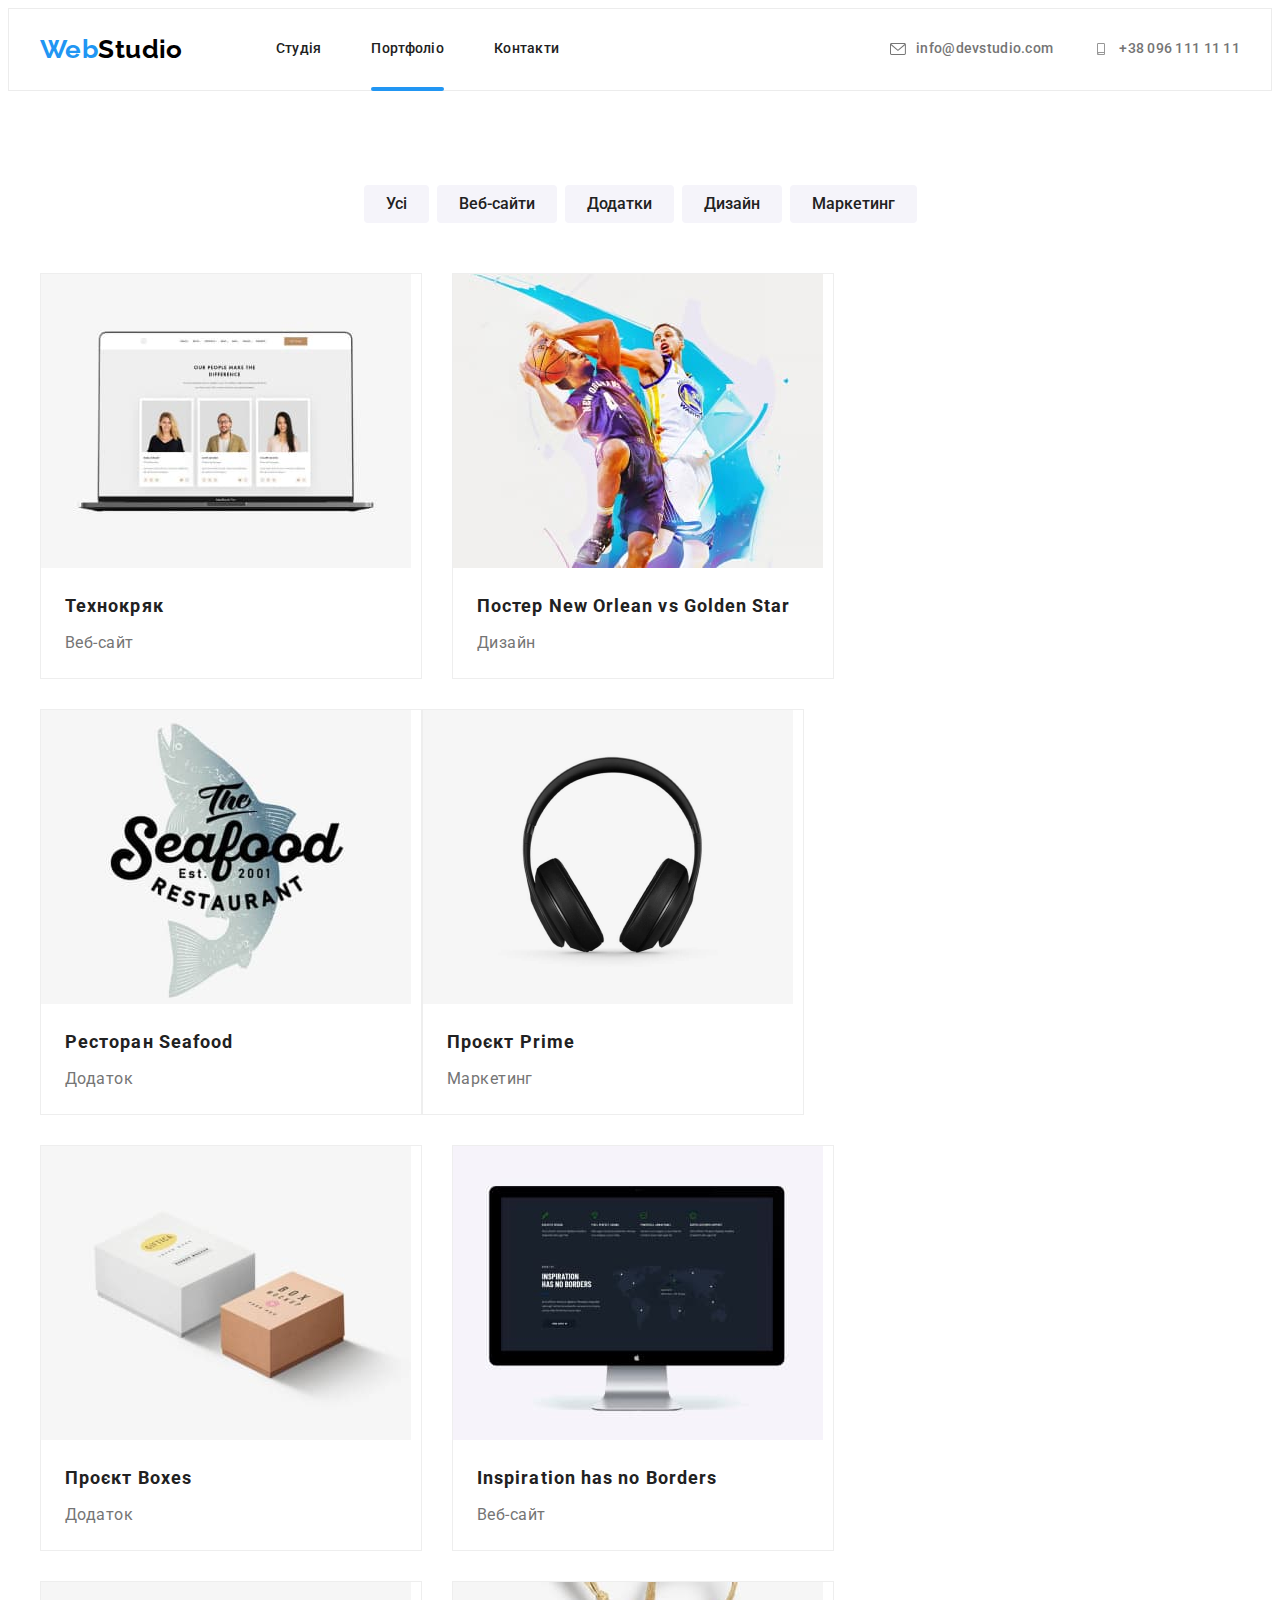
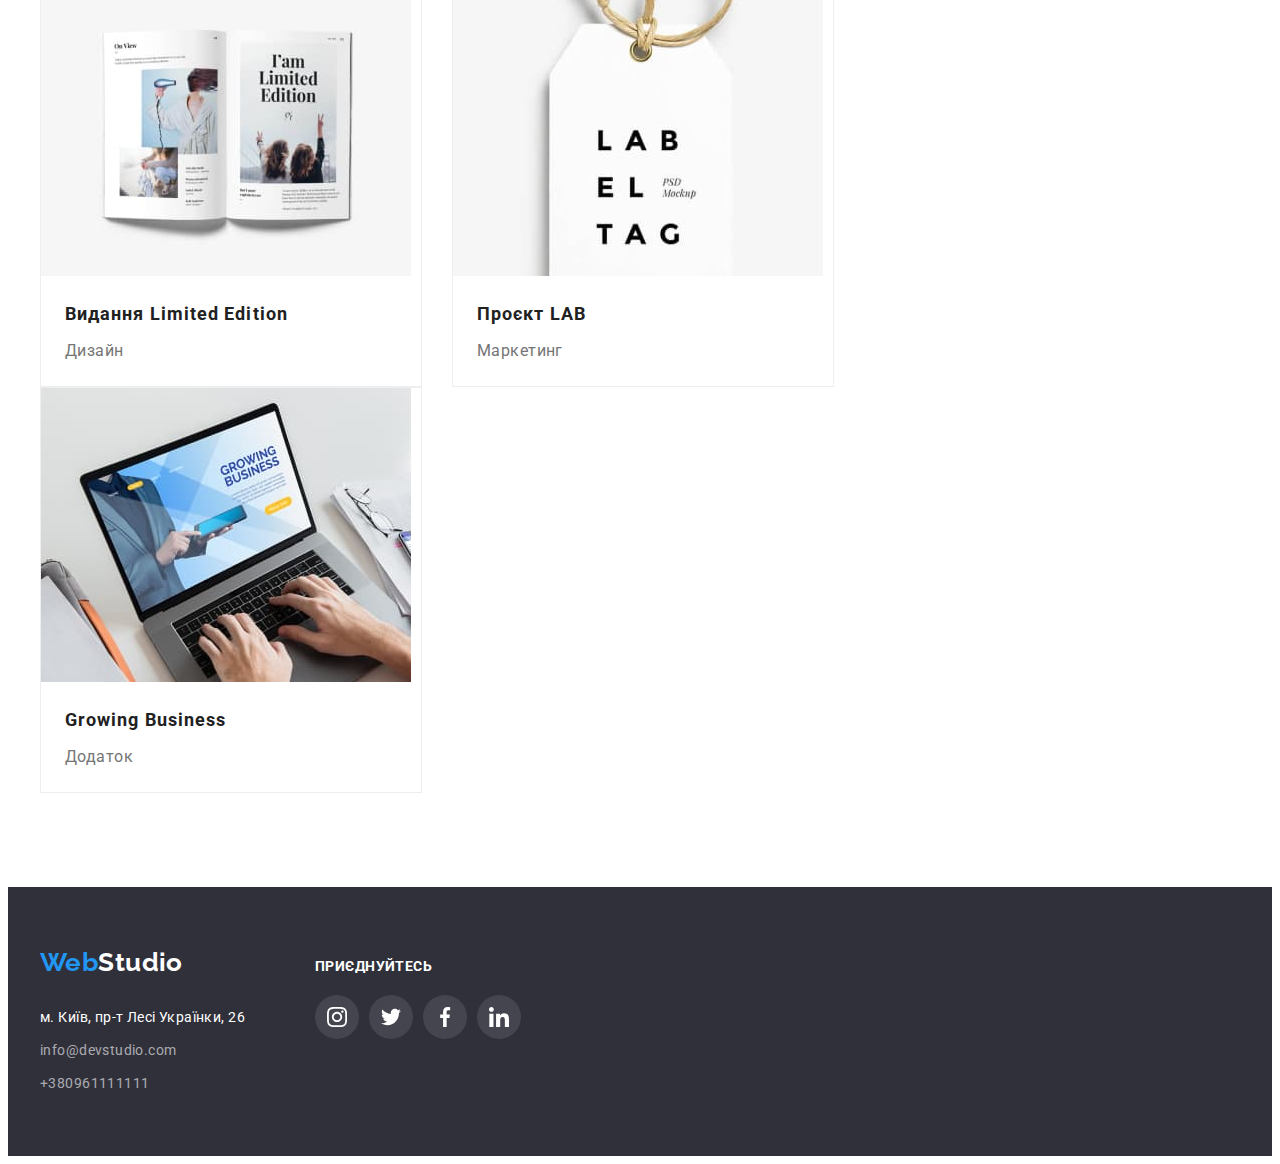
==== portfolio.html @ cecfdf2d "Initial commit" ====
<!DOCTYPE html>
<html lang="uk">
<head>
    <meta charset="UTF-8">
    <meta http-equiv="X-UA-Compatible" content="IE=edge">
    <meta name="viewport" content="width=device-width, initial-scale=1.0">
    <title>Document</title>
    <link rel="preconnect" href="https://fonts.googleapis.com">
    <link rel="preconnect" href="https://fonts.gstatic.com" crossorigin>
    <link href="https://fonts.googleapis.com/css2?family=Raleway:wght@700&family=Roboto:wght@400;500;700;900&display=swap" rel="stylesheet">
    <link rel="stylesheet" href="https://cdnjs.cloudflare.com/ajax/libs/modern-normalize/1.1.0/modern-normalize.min.css" integrity="sha512-wpPYUAdjBVSE4KJnH1VR1HeZfpl1ub8YT/NKx4PuQ5NmX2tKuGu6U/JRp5y+Y8XG2tV+wKQpNHVUX03MfMFn9Q==" crossorigin="anonymous" referrerpolicy="no-referrer" />
    <link rel="stylesheet" href="./css/styles.css">
</head>
<body>

    
   <header class="header">
<!-- навігація -->        
        <div class="container main-nav">

                        <nav class="nav">
                            <a href="./index.html" lang="en" class="logo"><span class="part">Web</span>Studio</a>
                            <ul class="site-nav">
                                <li class="site-nav-li"><a href="./index.html" class="link ">Студія</a></li>
                                <li class="site-nav-li"><a href="./portfolio.html" class="link link-transf">Портфоліо</a></li>
                                <li class="site-nav-li"><a href="./index.html" class="link">Контакти</a></li>
                            </ul>
                        </nav >
                            <ul class="contact">
                                <li class="contact-li">
                                    <a href="info@devstudio.com" class="contact-link">
                                        <svg width="16" height="12" class="contact-svg">
                                            <use href="./images/icon.svg#icon-envelope"></use>
                                        </svg>
                                        info@devstudio.com
                                    </a>
                                </li>
                                <li class="contact-li">
                                    <a href="tel:+380961111111" class="contact-link">
                                        <svg width="16" height="12" class="contact-svg">
                                            <use href="./images/icon.svg#icon-smartphone"></use>
                                        </svg>
                                        +38 096 111 11 11
                                    </a>
                                </li>
                            </ul> 
        </div>
    </header>  

    <main>
    <section class="section">
<!-- buttoms -->
        <div class="container">
        <h1 class="visually-hidden" lang="en">Portfolio</h1>
        <ul class="button-ul">
            <li class="buttom-li"><button type="button" class="button">Усі</button></li>
            <li class="buttom-li"><button type="button" class="button">Веб-сайти</button></li>
            <li class="buttom-li"><button type="button" class="button">Додатки</button></li>
            <li class="buttom-li"><button type="button" class="button">Дизайн</button></li>
            <li class="buttom-li"><button type="button" class="button">Маркетинг</button></li>
        </ul>
<!-- секції -->
    
        <ul class="offers">
            <li class="offers-li">
                <div class="offers-cover-div">
                    <img src="./images/img_p_1.jpg" alt="Технокряк" width="370px" height="294px" class="offers-img">
                    <p class="offers-cover-text">
                        Ресурс пропонує комплексні пропозиції з різним рівнем функціоналу та сервісів. Все це дозволить відвідувачу отримати вичерпні відомості про компанію чи приватну особу.
                </div>
                <div class="offers-div">
                    <h2 class="offers-title">Технокряк</h2>
                    <p class="offers-tipe">Веб-сайт</p>
                </div>
            </li>
            <li class="offers-li">
                <div class="offers-cover-div">
                    <img src="./images/img_p_2.jpg" alt="Постер New Orlean vs Golden Star" width="370px" height="294px" class="offers-img">
                    <p class="offers-cover-text">
                        Ресурс пропонує комплексні пропозиції з різним рівнем функціоналу та сервісів. Все це дозволить відвідувачу отримати вичерпні відомості про компанію чи приватну особу.
                </div>
                <div class="offers-div">
                    <h2 class="offers-title">Постер New Orlean vs Golden Star</h2>
                    <p class="offers-tipe">Дизайн</p>
                </div>
            </li>
            <li class="offers-li">
                <div class="offers-cover-div">
                    <img src="./images/img_p_3.jpg" alt="Ресторан Seafood" width="370px" height="294px" class="offers-img">
                    <p class="offers-cover-text">
                        Ресурс пропонує комплексні пропозиції з різним рівнем функціоналу та сервісів. Все це дозволить відвідувачу отримати вичерпні відомості про компанію чи приватну особу.
                </div>
                <div class="offers-div">
                    <h2 class="offers-title">Ресторан Seafood</h2>
                    <p class="offers-tipe">Додаток</p>
                </div>
            </li>
            <li class="offers-li">
                <div class="offers-cover-div">
                    <img src="./images/img_p_4.png" alt="Проєкт Prime" width="370px" height="294px" class="offers-img">
                    <p class="offers-cover-text">
                        Ресурс пропонує комплексні пропозиції з різним рівнем функціоналу та сервісів. Все це дозволить відвідувачу отримати вичерпні відомості про компанію чи приватну особу.
                </div>
                <div class="offers-div">
                    <h2 class="offers-title">Проєкт Prime</h2>
                    <p class="offers-tipe">Маркетинг</p>
                </div>
            </li>
            <li class="offers-li">
                <div class="offers-cover-div">
                    <img src="./images/img_p_5.jpg" alt="Проєкт Boxes" width="370px" height="294px" class="offers-img">
                    <p class="offers-cover-text">
                        Ресурс пропонує комплексні пропозиції з різним рівнем функціоналу та сервісів. Все це дозволить відвідувачу отримати вичерпні відомості про компанію чи приватну особу.
                </div>
                <div class="offers-div">
                    <h2 class="offers-title">Проєкт Boxes</h2>
                    <p class="offers-tipe">Додаток</p>
                </div>
            </li>
            <li class="offers-li">
                <div class="offers-cover-div">
                    <img src="./images/img_p_6.jpg" alt="Inspiration has no Borders" width="370px" height="294px" class="offers-img">
                    <p class="offers-cover-text">
                        Ресурс пропонує комплексні пропозиції з різним рівнем функціоналу та сервісів. Все це дозволить відвідувачу отримати вичерпні відомості про компанію чи приватну особу.
                </div>
                <div class="offers-div">
                    <h2 class="offers-title">Inspiration has no Borders</h2>
                    <p class="offers-tipe">Веб-сайт</p>
                </div>
            </li>
            <li class="offers-li">
                <div class="offers-cover-div">
                    <img src="./images/img_p_7.jpg" alt="Видання Limited Edition" width="370px" height="294px" class="offers-img">
                    <p class="offers-cover-text">
                        Ресурс пропонує комплексні пропозиції з різним рівнем функціоналу та сервісів. Все це дозволить відвідувачу отримати вичерпні відомості про компанію чи приватну особу.
                </div>
                <div class="offers-div"> 
                    <h2 class="offers-title">Видання Limited Edition</h2>
                    <p class="offers-tipe">Дизайн</p>
                </div>
            </li>
            <li class="offers-li">
                <div class="offers-cover-div">
                    <img src="./images/img_p_8.jpg" alt="Проєкт LAB" width="370px" height="294px" class="offers-img">
                    <p class="offers-cover-text">
                        Ресурс пропонує комплексні пропозиції з різним рівнем функціоналу та сервісів. Все це дозволить відвідувачу отримати вичерпні відомості про компанію чи приватну особу.
                </div>
                <div class="offers-div">
                    <h2 class="offers-title">Проєкт LAB</h2>
                    <p class="offers-tipe">Маркетинг</p>
                </div>
            </li>
            <li class="offers-li">
                <div class="offers-cover-div">
                    <img src="./images/img_p_9.jpg" alt="Growing Business" width="370px" height="294px" class="offers-img">
                    <p class="offers-cover-text">
                        Ресурс пропонує комплексні пропозиції з різним рівнем функціоналу та сервісів. Все це дозволить відвідувачу отримати вичерпні відомості про компанію чи приватну особу.
                </div>
                <div class="offers-div">
                    <h2 class="offers-title">Growing Business</h2>
                    <p class="offers-tipe">Додаток</p>
                </div>
            </li class="offers-li">
        </ul>
    </div>
    </section>
    </main>
<!-- footer -->
    <footer class="footer">
        <div class="container footer-position">
            <div>
<!-- посилання -->
                <a href="./index.html" class="foot-logo"><span class="part">Web</span>Studio</a>
<!-- адреса -->
                <address>
                    <ul  class="address">
                        <li class="address-li"><a href="https://goo.gl/maps/ZpNZ3dUUSxMnCbZh6" class="address-link">м. Київ, пр-т Лесі Українки, 26</a></li>
                        <li class="address-li"><a href="info@devstudio.com" class="address-contact">info@devstudio.com</a></li>
                        <li class="address-li"><a href="tel:+380961111111" class="address-contact">+380961111111</a></li>
                    </ul>
                </address>
            </div>
            <div class="footer-soc">
                <p class="footer-p">приєднуйтесь</p>
                <ul class="footer-soc-list">
                    <li class="footer-soc-li">
                        <a href="" class="footer-soc-link">
                            <svg width="20" height="20" class="footer-soc-svg">
                                <use href="./images/icon.svg#icon-instagram"></use>
                            </svg>
                        </a>
                    </li>
                    <li class="footer-soc-li">
                        <a href="" class="footer-soc-link">
                            <svg width="20" height="20" class="footer-soc-svg">
                                <use href="./images/icon.svg#icon-twitter"></use>
                            </svg>
                        </a>
                    </li>
                    <li class="footer-soc-li">
                        <a href="" class="footer-soc-link">
                            <svg width="20" height="20" class="footer-soc-svg">
                                <use href="./images/icon.svg#icon-facebook"></use>
                            </svg>
                        </a>
                    </li>
                    <li class="footer-soc-li">
                        <a href="" class="footer-soc-link">
                            <svg width="20" height="20" class="footer-soc-svg">
                                <use href="./images/icon.svg#icon-linkedin"></use>
                            </svg>
                        </a>
                    </li>
                </ul>
            </div>
        </div>
    </footer>
</body>
</html>
---- css/styles.css ----
/* головний колір сірий #757575*/

/* Другорядний черний #212121 */

/* акцнт  #2196F3*/

/* ВТОРИЧНИЙ задній фон чорний #2F303A */
:root {
    --primary-text-color: #757575;
    /* заголовки */
    --second-text-color: #212121;
    --accent-color: #2196F3;
    --white-color: #ffffff;
    --background-color: #2F303A;
}

p, h1, h2, h3, h4, h5, h6 {
    margin: 0px;
}
ul, ol {
    list-style: none;
    margin: 0px;
    padding-left: 0px;
}

.container {
    width: 1200px;
    padding-left: 15px;
    padding-right: 15px;
    margin: 0 auto;  
}

body{
    font-family: 'Roboto', sans-serif;
    color: var(--primary-text-color);
    font-size: 14px;
    letter-spacing: 0.03em;
}
.section {
padding-top: 94px;
padding-bottom: 94px;
}
/* точки спику прибрали */

/* main */


.header {
    border: 1px solid #ECECEC;
}
/* логотип */
.logo {
    display: block;
    padding-top: 25px;
    padding-bottom: 25px;
    margin-right: 93px;
    font-family: 'Raleway', sans-serif;
    color: #000000;
    font-weight: 700;
    font-size: 26px;
    line-height: 1.19;
    text-decoration: none;
}
/* перша частина логотипа */
.part {
    color: #2196F3;
}
.main-nav {
    display: flex;
    align-items: center;
}
.nav {
    display: inherit;
}
.site-nav {
    display: flex;
}
.site-nav-li:not(:last-child) {
    margin-right: 50px;
}


.site-nav .link{
    display: block;
    padding-top: 32px;
    padding-bottom: 32px;
    color: var(--second-text-color);
    font-weight: 500;
    line-height: 1.14;
    letter-spacing: 0.02em;
    text-decoration: none;
    transition: color 250ms cubic-bezier(0.4, 0, 0.2, 1);
}
.site-nav .link:hover,
.site-nav .link:focus {
    color: var(--accent-color);
}
.link {
position: relative;
}
.link-transf::after {
    content: '';
    position: absolute;
    left: 0;
    bottom: -2px;
    display: block;
    width: 100%;
    height: 4px;
    border-radius: 2px;
    background-color: var(--accent-color);
    transform: scaleX(1);
    transition: transform 250ms cubic-bezier(0.4, 0, 0.2, 1);

}
/* .link:hover::after {
    transform: scaleX(1);
} */
.contact {
    display: flex;
    margin-left: auto;
    
}
.contact .contact-link {
    display: flex;
    align-items: center;
    color: var(--primary-text-color);
    font-weight: 500;
    line-height: 1.14;
    letter-spacing: 0.02em;
    text-decoration: none;
    padding-top: 32px;
    padding-bottom: 32px;
    transition: color 250ms cubic-bezier(0.4, 0, 0.2, 1);


}
.contact-link {
    display: flex;
    justify-content: center;
    align-items: center;
    
}
.contact-svg { 
    margin-right: 10px;
}
.contact-link:hover,
.contact-link:focus{
    color: var(--accent-color);
    
}
.contact-svg { 
    fill: currentColor;
}

.contact-li:not(:last-child) {
    margin-right: 40px;
}


/* hiro */
.hero{
    background-image: linear-gradient(rgba(47, 48, 58, 0.4), rgba(47, 48, 58, 0.4)), url(../images/Img_bf_01.jpg);
    background-repeat: no-repeat;
    background-size: cover;
    background-position: center;
    background-color: #C4C4C4;
    letter-spacing: 0.06em;
    text-align: center;    
    padding-top: 200px;
    padding-bottom: 200px;
    max-width: 1600px;
    margin: 0 auto;
}
.hero-title { 
    width: 696px;
    margin-left: auto;
    margin-right: auto;
    margin-bottom: 30px;
    color: var(--white-color);
    font-weight: 900;
    font-size: 44px;
    line-height: 1.36;
    text-transform: uppercase;

}
.hero-button{
    display: inline-block;
    font-family: inherit;
    font-weight: 700;
    font-size: 16px;
    line-height: 1.87;
    align-items: center;
    text-align: center;
    color: var(--white-color);
    background-color: var(--accent-color);
    cursor: pointer;
    border-radius: 4px;
    padding: 10px 24px;
    border: none;
    
}

/* sections */

.section-title{
    color: var(--second-text-color);
    font-size: 36px;
    line-height: 1.16;
    text-align: center;
    margin-bottom: 50px;
}

/* privileges */



.privileges {
    display: flex;
}
.privileges-li {
    width: calc((100% - 90px) / 4);
}
.privileges-li:not(:last-child){
    margin-right: 30px;
}
.privileges-div {
    height: 120px;
    background-color: #F5F4FA;
    margin-bottom: 30px;
    border-radius: 4px;
    display: flex;
    justify-content: center;
    align-items: center;
}


.privileges-title {
    font-size: 14px;
    color: var(--second-text-color);
    line-height: 1.14;
    text-transform: uppercase;
}
.privileges-text {
    color: var(--primary-text-color);
    line-height: 1.7;
    margin-top: 10px;
}

/* work */
.about {
    padding-top: 0;
}
.work {
    display: flex;

}
.work-li {
    width: calc((100% - 60px) / 3);
    position: relative;
    display: flex;
}
.work-li:not(:last-child) {
    margin-right: 30px;
}
.work-p {
    padding:27px;
    color:var(--white-color);
    background-color:  rgba(47, 48, 58, 0.8);
    font-weight: 700;
    line-height: 1.14;
    text-align: center;
    text-transform: uppercase;
    position: absolute;
    bottom: 0px;
    width: 100%;
}
/* team */
.team {
    display: flex;
}
.team-bc{
    background-color: #F5F4FA; 
}
.team-li {   
    width: calc((100% - 90px) / 4);
    background: #FFFFFF;
    box-shadow: 0px 1px 3px rgba(0, 0, 0, 0.12), 0px 1px 1px rgba(0, 0, 0, 0.14), 0px 2px 1px rgba(0, 0, 0, 0.2);
    border-radius: 0px 0px 4px 4px;
    padding-bottom: 30px;
}
.team-li:not(:last-child) {
    margin-right: 30px;
}

.team-title {
    color: var(--second-text-color);
    font-weight: 500;
    font-size: 16px;
    line-height: 1.18;
    text-align: center;
    margin-top: 30px;
}
.team-position{
    font-size: 16px;
    line-height: 1.18;
    text-align: center;
    margin-top: 10px;
}
.team-soc-list {
    display: flex;
    justify-content: center;
    align-items: center;
    margin-top: 16px;
}
.team-soc-li {
    width: 44px;
    height: 44px;
}

.team-soc-li:not(:last-child) {
    margin-right: 10px;
}
.team-soc-link {
    fill: #AFB1B8;
    width: 100%;
    height: 100%;
    display: flex;
    border-radius: 50%;
    justify-content: center;
    align-items: center;
    transition: fill 250ms cubic-bezier(0.4, 0, 0.2, 1), background-color 250ms cubic-bezier(0.4, 0, 0.2, 1);

}


.team-soc-link:hover,
.team-soc-link:focus {
    background-color: var(--accent-color);
    fill: var(--white-color);
}


    /* partners */
.partners-list {
    display: flex;
    justify-content: center;
    align-items: center;
}
.partners-li {
    width: 170px;
    height: 92px;

}
.partners-li:not(:last-child) {
    margin-right: 30px;
}
.partners-link {
    fill: #AFB1B8;
    width: 100%;
    height: 100%;
    display: flex;
    justify-content: center;
    align-items: center;    
    border: 1px solid #AFB1B8;
    border-radius: 4px;
    transition: fill 250ms cubic-bezier(0.4, 0, 0.2, 1), border-color 250ms cubic-bezier(0.4, 0, 0.2, 1);

}

.partners-link:hover,
.partners-link:focus {
    border-color: var(--accent-color);
    fill: var(--accent-color);
}

/* footer */

.footer{
    background-color: var(--background-color);
    padding-top: 60px;
    padding-bottom: 60px;
}
.footer-nav {
    min-width: 231px;
}
.foot-logo {
    display: block;
    margin-bottom: 28px;
    font-family: 'Raleway';
    font-weight: 700;
    font-size: 26px;
    line-height: 1.19;
    color: var(--white-color);
    text-decoration: none;
}
.part {
    color: #2196F3;
}

.address {
    font-style: normal;
    text-decoration: none;

}
.address-li:not(:last-child) {
    margin-bottom: 9px; 
    /* в мене на мекеті показує 12px */
}
.address-link {
    color: var(--white-color);
    line-height: 1.71;
    text-decoration: none;

}


.address-contact {
    line-height: 1.71;   
    color: rgba(255, 255, 255, 0.6);
    text-decoration: none;
    transition: color 250ms cubic-bezier(0.4, 0, 0.2, 1);

}
.address-contact:hover,
.address-contact:focus {
    color: var(--accent-color);
}
/* друга частина футера */
.footer-position {
    display: flex;
    align-items: baseline;
}
.footer-soc {
    margin-left: 70px;
}
.footer-p {
font-weight: 700;
line-height: 1.14;
text-transform: uppercase;
color: var(--white-color);
}

.footer-soc-list {
    display: flex;
    justify-content: center;
    align-items: center;
    margin-top: 20px;
}
.footer-soc-li {
    width: 44px;
    height: 44px;
}
.footer-soc-li:not(:last-child) {
    margin-right: 10px;
}
.footer-soc-link {
    width: 100%;
    height: 100%;
    display: flex;
    border-radius: 50%;
    justify-content: center;
    align-items: center;
    background: rgba(255, 255, 255, 0.1);
    transition: background-color 250ms cubic-bezier(0.4, 0, 0.2, 1);

}

.footer-soc-link:hover,
.footer-soc-link:focus {
    background-color: var(--accent-color);
    color: #FFFFFF;
}
.footer-soc-link:hover,
.footer-soc-link:focus .footer-soc-svg{
    fill: currentColor;
}
.footer-soc-svg {
    fill: var(--white-color);}
/* portfolio */
.button-ul{
    display: flex;
    justify-content: center;
    margin-bottom: 50px;
}
.button{
    display: inline-block;
    font-family: inherit;
    color: var(--second-text-color);
    background-color: #F5F4FA;
    font-weight: 500;
    font-size: 16px;
    line-height: 1.62;
    text-align: center;
    cursor: pointer;
    border-radius: 4px;
    padding: 6px 22px;
    border: none;
    transition: box-shadow 250ms cubic-bezier(0.4, 0, 0.2, 1), color 250ms cubic-bezier(0.4, 0, 0.2, 1), background-color 250ms cubic-bezier(0.4, 0, 0.2, 1);

}
.button:hover,
.button:focus{
    color: var(--white-color);
    background-color: var(--accent-color);
}

.buttom-li:not(:last-child) {
    margin-right: 8px;
}
.buttom-li:hover,
.buttom-li:focus {
    box-shadow: 0px 3px 1px rgba(0, 0, 0, 0.1), 0px 1px 2px rgba(0, 0, 0, 0.08), 0px 2px 2px rgba(0, 0, 0, 0.12);
}
.offers {
    display: flex;
    flex-wrap: wrap;
}
.offers-li {
    width: calc((100% - 60px) / 3);
    margin-bottom: 30px;
    border: 1px solid #EEEEEE;
    transition: box-shadow 250ms cubic-bezier(0.4, 0, 0.2, 1);

}

.offers-li:not(:nth-child(3n)) {
    margin-right: 30px;
}
.offers-li:nth-last-child(-n+3) {
    margin-bottom: 0px;
}

.offers-li:hover,
.offers-li:focus {
    box-shadow: 0px 1px 1px rgba(0, 0, 0, 0.12), 0px 4px 4px rgba(0, 0, 0, 0.06), 1px 4px 6px rgba(0, 0, 0, 0.16);
}
.offers-cover-div {
    position: relative;
    overflow: hidden;
}
.offers-div {
    padding: 20px 24px;
}
.offers-img {
    display: block;
    max-width: 100%;
    height: auto;
    overflow: hidden;
}
.offers-cover-text {
    position: absolute;
    font-size: 18px;
    line-height: 1.5;
    color: var(--white-color);
    background: rgba(33, 150, 243, 0.9);
    padding: 63px 24px;
    top: 0;
    height: 100%;
    transform: translateY(100%);
    transition: transform 250ms linear;
    overflow: auto;

}
.offers-cover-text::-webkit-scrollbar {
width: 1px;
}

.offers-cover-text::-webkit-scrollbar-track {
box-shadow: inset 0 0 6px rgba(0, 0, 0, 0);
}

.offers-cover-text::-webkit-scrollbar-thumb {
background-color: transparent;
}

.offers-li:hover .offers-cover-text {
    transform: translateY(0);
}

.offers-title{
    color: var(--second-text-color);
    font-size: 18px;
    line-height: 2;
    letter-spacing: 0.06em;
    margin-bottom: 4px;
}
.offers-tipe{
    font-size: 16px;
    line-height: 1.88;
}

.visually-hidden {
    position: absolute;
    width: 1px;
    height: 1px;
    margin: -1px;
    border: 0;
    padding: 0;
    
    white-space: nowrap;
    clip-path: inset(100%);
    clip: rect(0 0 0 0);
    overflow: hidden;
}
/* backdrop */
.backdrop {
    position: fixed;
    top: 0;
    left: 0;
    width: 100%;
    height: 100%;
    background: rgba(0, 0, 0, 0.2);
    
    transition: opacity 250ms linear, visibility 250ms linear;
}
.backdrop.is-hidden {
    visibility: hidden;
    opacity: 0;
    pointer-events: none;
}
.modal {
    position: absolute;
    min-width: 528px;
    min-height: 581px;
    
    background-color: #fff;

    left: 50%;
    top: 50%;
    transform: translate(-50%, -50%);
}
.modal-button {
    display: flex;

    margin-top: 8px;
    margin-left: auto;
    margin-right: 8px;
    background-color: #fff;
    border: none;
    cursor: pointer;

}
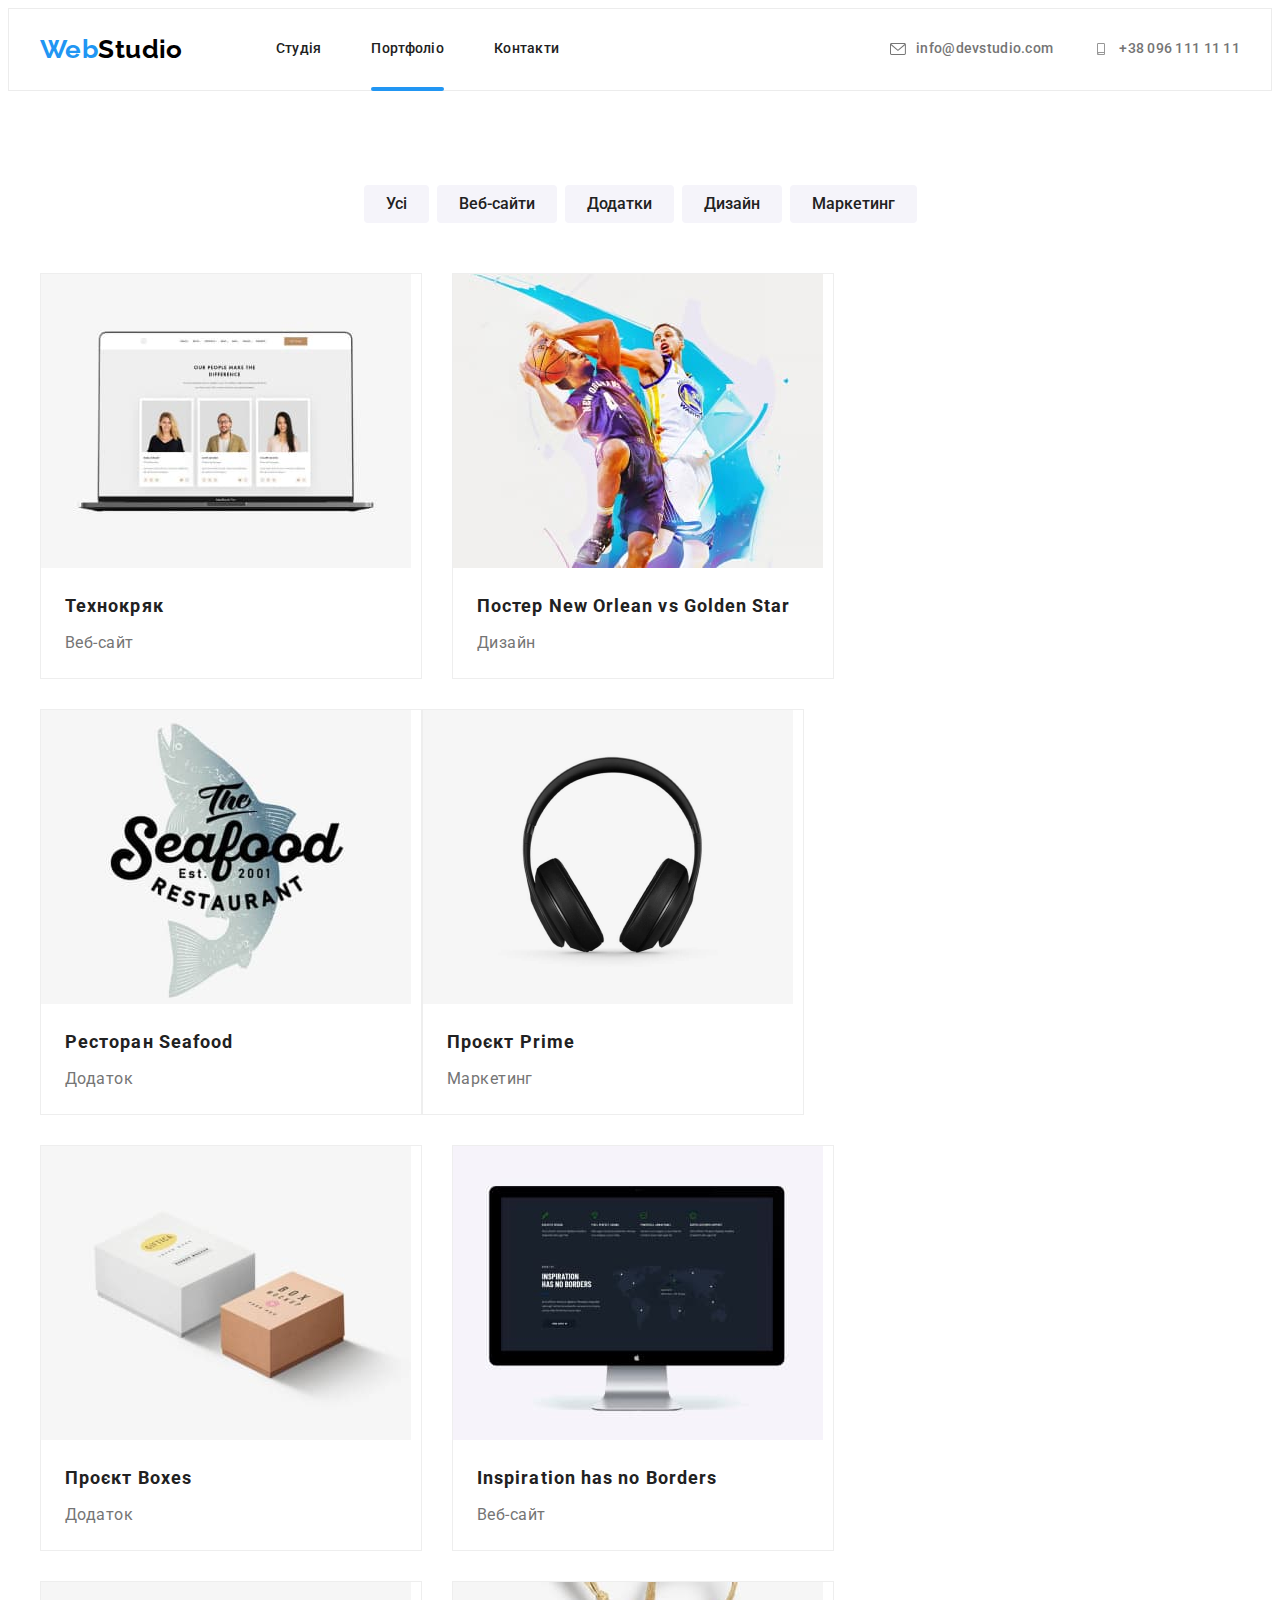
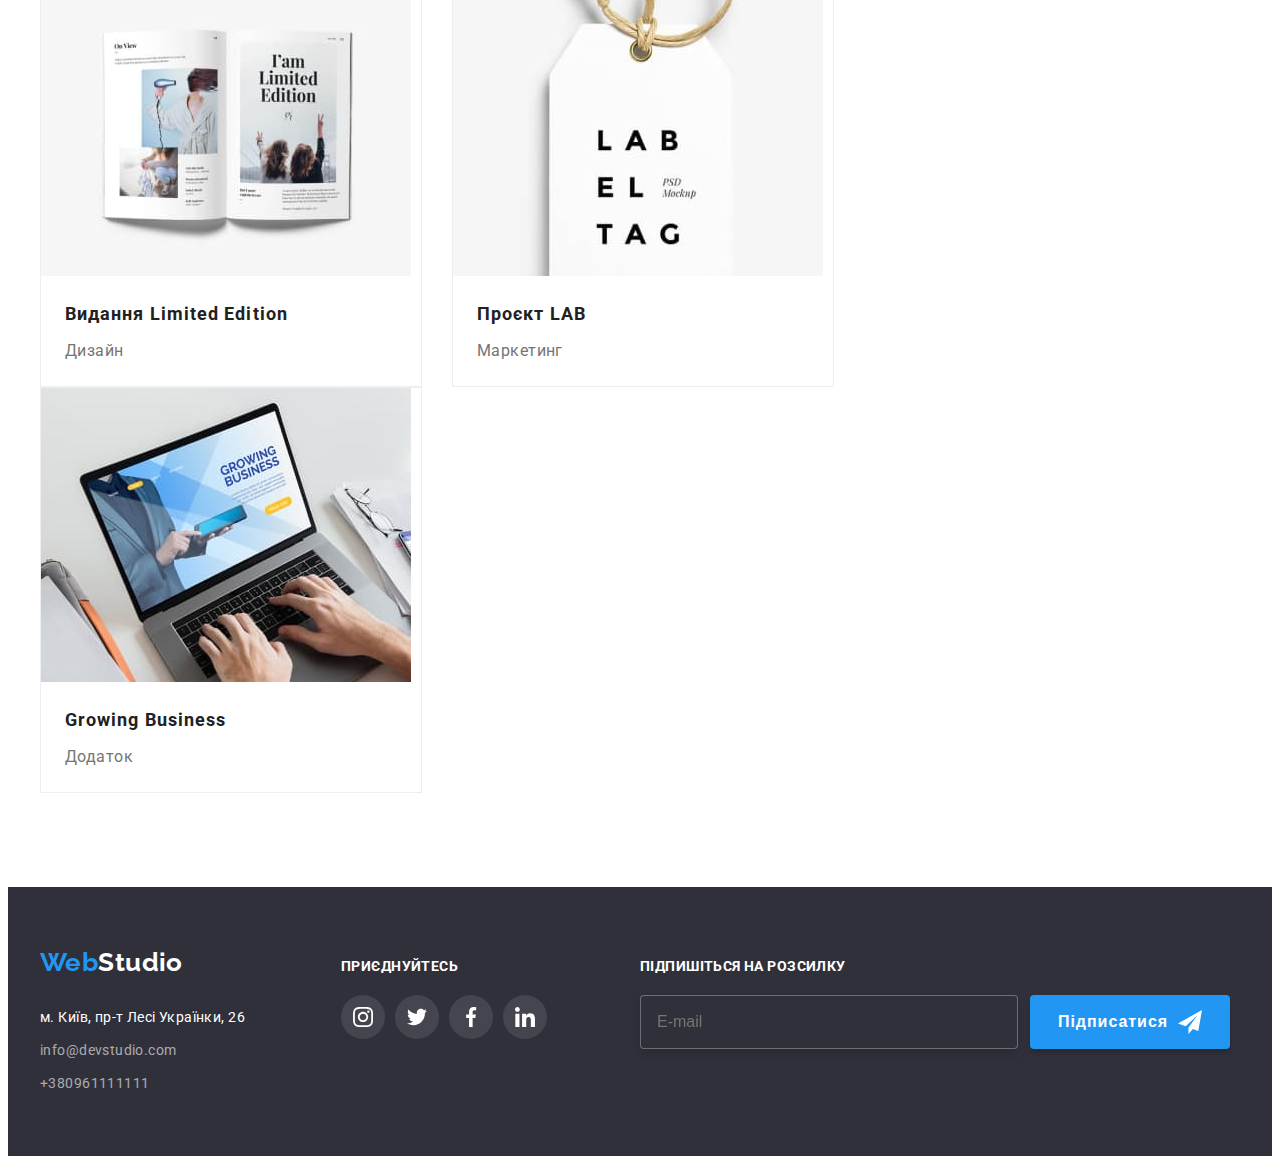
==== commit 253d4d42: "input" ====
--- a/portfolio.html
+++ b/portfolio.html
@@ -166,54 +166,69 @@
     </section>
     </main>
 <!-- footer -->
-    <footer class="footer">
-        <div class="container footer-position">
-            <div>
+<footer class="footer">
+    <div class="container footer-position">
+        <div class="footer-nav">
 <!-- посилання -->
-                <a href="./index.html" class="foot-logo"><span class="part">Web</span>Studio</a>
+            <a href="./index.html" class="foot-logo"><span class="part">Web</span>Studio</a>
 <!-- адреса -->
-                <address>
-                    <ul  class="address">
-                        <li class="address-li"><a href="https://goo.gl/maps/ZpNZ3dUUSxMnCbZh6" class="address-link">м. Київ, пр-т Лесі Українки, 26</a></li>
-                        <li class="address-li"><a href="info@devstudio.com" class="address-contact">info@devstudio.com</a></li>
-                        <li class="address-li"><a href="tel:+380961111111" class="address-contact">+380961111111</a></li>
-                    </ul>
-                </address>
-            </div>
-            <div class="footer-soc">
-                <p class="footer-p">приєднуйтесь</p>
-                <ul class="footer-soc-list">
-                    <li class="footer-soc-li">
-                        <a href="" class="footer-soc-link">
-                            <svg width="20" height="20" class="footer-soc-svg">
-                                <use href="./images/icon.svg#icon-instagram"></use>
-                            </svg>
-                        </a>
-                    </li>
-                    <li class="footer-soc-li">
-                        <a href="" class="footer-soc-link">
-                            <svg width="20" height="20" class="footer-soc-svg">
-                                <use href="./images/icon.svg#icon-twitter"></use>
-                            </svg>
-                        </a>
-                    </li>
-                    <li class="footer-soc-li">
-                        <a href="" class="footer-soc-link">
-                            <svg width="20" height="20" class="footer-soc-svg">
-                                <use href="./images/icon.svg#icon-facebook"></use>
-                            </svg>
-                        </a>
-                    </li>
-                    <li class="footer-soc-li">
-                        <a href="" class="footer-soc-link">
-                            <svg width="20" height="20" class="footer-soc-svg">
-                                <use href="./images/icon.svg#icon-linkedin"></use>
-                            </svg>
-                        </a>
-                    </li>
+            <address>
+                <ul  class="address">
+                    <li class="address-li"><a href="https://goo.gl/maps/ZpNZ3dUUSxMnCbZh6" class="address-link">м. Київ, пр-т Лесі Українки, 26</a></li>
+                    <li class="address-li"><a href="info@devstudio.com" class="address-contact">info@devstudio.com</a></li>
+                    <li class="address-li"><a href="tel:+380961111111" class="address-contact">+380961111111</a></li>
                 </ul>
-            </div>
-        </div>
-    </footer>
+            </address>
+        </div>
+        <div class="footer-soc">
+            <p class="footer-p">приєднуйтесь</p>
+            <ul class="footer-soc-list">
+                <li class="footer-soc-li">
+                    <a href="" class="footer-soc-link">
+                        <svg width="20" height="20" class="footer-soc-svg">
+                            <use href="./images/icon.svg#icon-instagram"></use>
+                        </svg>
+                    </a>
+                </li>
+                <li class="footer-soc-li">
+                    <a href="" class="footer-soc-link">
+                        <svg width="20" height="20" class="footer-soc-svg">
+                            <use href="./images/icon.svg#icon-twitter"></use>
+                        </svg>
+                    </a>
+                </li>
+                <li class="footer-soc-li">
+                    <a href="" class="footer-soc-link">
+                        <svg width="20" height="20" class="footer-soc-svg">
+                            <use href="./images/icon.svg#icon-facebook"></use>
+                        </svg>
+                    </a>
+                </li>
+                <li class="footer-soc-li">
+                    <a href="" class="footer-soc-link">
+                        <svg width="20" height="20" class="footer-soc-svg">
+                            <use href="./images/icon.svg#icon-linkedin"></use>
+                        </svg>
+                    </a>
+                </li>
+            </ul>
+        </div>
+        <div class="footer-email">
+            <form action="">
+                <label for="email" class="footer-label">Підпишіться на розсилку</label>
+                    <div class="footer-input-wrapper">
+                        <input type="email" class="footer-input" name="email" title="some@gmail.com" 
+                        placeholder="E-mail" required>
+                        <button type="submit" class="footer-submit-button" >
+                            Підписатися
+                        <svg width="24" height="24" class="footer-button-svg">
+                            <use href="./images/icon.svg#icon-icon-send"></use>
+                        </svg>
+                        </button>
+                    </div>
+            </form>
+        </div>
+    </div>
+</footer>
 </body>
 </html>--- a/css/styles.css
+++ b/css/styles.css
@@ -476,6 +476,56 @@
 }
 .footer-soc-svg {
     fill: var(--white-color);}
+
+/* footer-actions */
+.footer-email {
+    margin-left: 93px;
+}
+.footer-label {
+    font-weight: 700;
+    line-height: 1.14;
+    text-transform: uppercase;
+    color: var(--white-color);
+
+}
+.footer-input-wrapper {
+    display: flex;
+    margin-top: 20px;
+}
+.footer-input {
+    width: 358px;
+    height: 50px;
+    font-weight: 400;
+    font-size: 16px;
+    line-height: 1.25;
+    display: flex;
+    align-items: center;
+    color: rgba(255, 255, 255, 0.6);
+    border: 1px solid rgba(255, 255, 255, 0.3);
+    filter: drop-shadow(0px 4px 4px rgba(0, 0, 0, 0.15));
+    border-radius: 4px;
+    background-color: #2F303A;
+    margin-right: 12px;
+    padding-left: 16px;
+}
+.footer-submit-button {
+    background: var(--accent-color);
+    box-shadow: 0px 4px 4px rgba(0, 0, 0, 0.15);
+    border-radius: 4px;
+    border: none;
+    font-weight: 700;
+    font-size: 16px;
+    line-height: 1.87;  
+    display: flex;
+    align-items: center;
+    text-align: center;
+    letter-spacing: 0.06em;
+    color: var(--white-color);
+    padding: 10px 28px;
+}
+.footer-button-svg {
+    margin-left: 10px;
+}
 /* portfolio */
 .button-ul{
     display: flex;
@@ -502,15 +552,13 @@
 .button:focus{
     color: var(--white-color);
     background-color: var(--accent-color);
+    box-shadow: 0px 3px 1px rgba(0, 0, 0, 0.1), 0px 1px 2px rgba(0, 0, 0, 0.08), 0px 2px 2px rgba(0, 0, 0, 0.12);
 }
 
 .buttom-li:not(:last-child) {
     margin-right: 8px;
 }
-.buttom-li:hover,
-.buttom-li:focus {
-    box-shadow: 0px 3px 1px rgba(0, 0, 0, 0.1), 0px 1px 2px rgba(0, 0, 0, 0.08), 0px 2px 2px rgba(0, 0, 0, 0.12);
-}
+
 .offers {
     display: flex;
     flex-wrap: wrap;
@@ -631,12 +679,144 @@
 }
 .modal-button {
     display: flex;
-
     margin-top: 8px;
     margin-left: auto;
     margin-right: 8px;
     background-color: #fff;
+    width: 30px;
+    height: 30px;
+    align-items: center;
+    cursor: pointer;
+    border: 1px solid rgba(0, 0, 0, 0.1);
+    border-radius: 50%;
+    fill: #000;
+    transition: fill 250ms cubic-bezier(0.4, 0, 0.2, 1);
+}
+.modal-button:hover {
+    fill: var(--accent-color);
+}
+.modal-margin {
+    margin-right: 40px;margin-left: 40px;
+}
+.modal-heading {
+    font-weight: 700;
+    font-size: 20px;
+    line-height: 1.15;
+    text-align: center;
+    color: var(--second-text-color);
+    margin-bottom: 12px;
+}
+
+
+.modul-input-group{
+    margin-bottom: 10px;
+    display: block;
+}
+
+.modal-name {
+    display: block;
+    font-size: 12px;
+    line-height: 1.16;
+    letter-spacing: 0.01em;
+    color: var(--primary-text-color);
+    margin-bottom: 4px;
+}
+.modal-input-wrapper {
+        position: relative;
+}
+.modal-input {
+
+    width: 100%;
+    height: 40px;
+    border: 1px solid rgba(33, 33, 33, 0.2);
+    border-radius: 4px;
+    padding-left: 42px;
+    transition: border-color 250ms cubic-bezier(0.4, 0, 0.2, 1), fill 250ms cubic-bezier(0.4, 0, 0.2, 1);
+}
+.modal-input:hover,
+.modal-input:focus{
+    border-color: var(--accent-color);
+}
+.modal-input:hover + svg,
+.modal-input:focus + svg{
+    fill:var(--accent-color) ;
+}
+.modal-name:hover,
+.modal-name:focus{
+    border-color: var(--accent-color);
+}
+.modal-input-svg {
+    position: absolute;
+    top: 50%;
+    left: 12px;
+    transform: translateY(-50%);
+}
+.modal-text {
+    width: 100%;
+    height: 120px;
+    border: 1px solid rgba(33, 33, 33, 0.2);
+    border-radius: 4px;
+    padding: 12px 16px;
+    resize: none;
+    transition: border-color 250ms cubic-bezier(0.4, 0, 0.2, 1);
+}
+
+.modal-text::placeholder {
+    font-weight: 400;
+    font-size: 12px;
+    line-height: 1.16;
+    letter-spacing: 0.01em;
+
+    color: rgba(117, 117, 117, 0.5);
+}
+.modal-text:hover,
+.modal-text:focus {
+    border-color: var(--accent-color);
+}
+
+.modal-politic-lable::before {
+    content: '';
+    width: 16px;
+    height: 16px;
+    border: 2px solid #212121;
+    border-radius: 2px;
+    margin-right: 8px;
+
+}
+.modal-politic-lable {
+    display: flex;
+    align-items: center;
+    line-height: 1.7;
+    color: var(--primary-text-color);
+}
+.modal-politic-cgeck:checked + label::before {
     border: none;
-    cursor: pointer;
-
+    background-repeat: no-repeat;
+    background-image: url(../images/Vector\ \(1\).svg);
+    background-color:var(--accent-color);
+    background-position: center;
+
+}
+.lable-part {
+    color: var(--accent-color);
+    text-decoration: underline;
+}
+.modal-submit-button {
+
+    margin-left: auto;
+    margin-right: auto;
+    font-weight: 700;
+    font-size: 16px;
+    line-height: 1.88;
+    display: flex;
+    align-items: center;
+    text-align: center;
+    letter-spacing: 0.06em;
+    color: #FFFFFF;
+    background-color: var(--accent-color);
+    box-shadow: 0px 1px 3px rgba(0, 0, 0, 0.12), 0px 1px 1px rgba(0, 0, 0, 0.14), 0px 2px 1px rgba(0, 0, 0, 0.2);
+    border-radius: 4px; 
+    border: none;
+    padding: 10px 52px;
+    margin-top: 30px;
 }